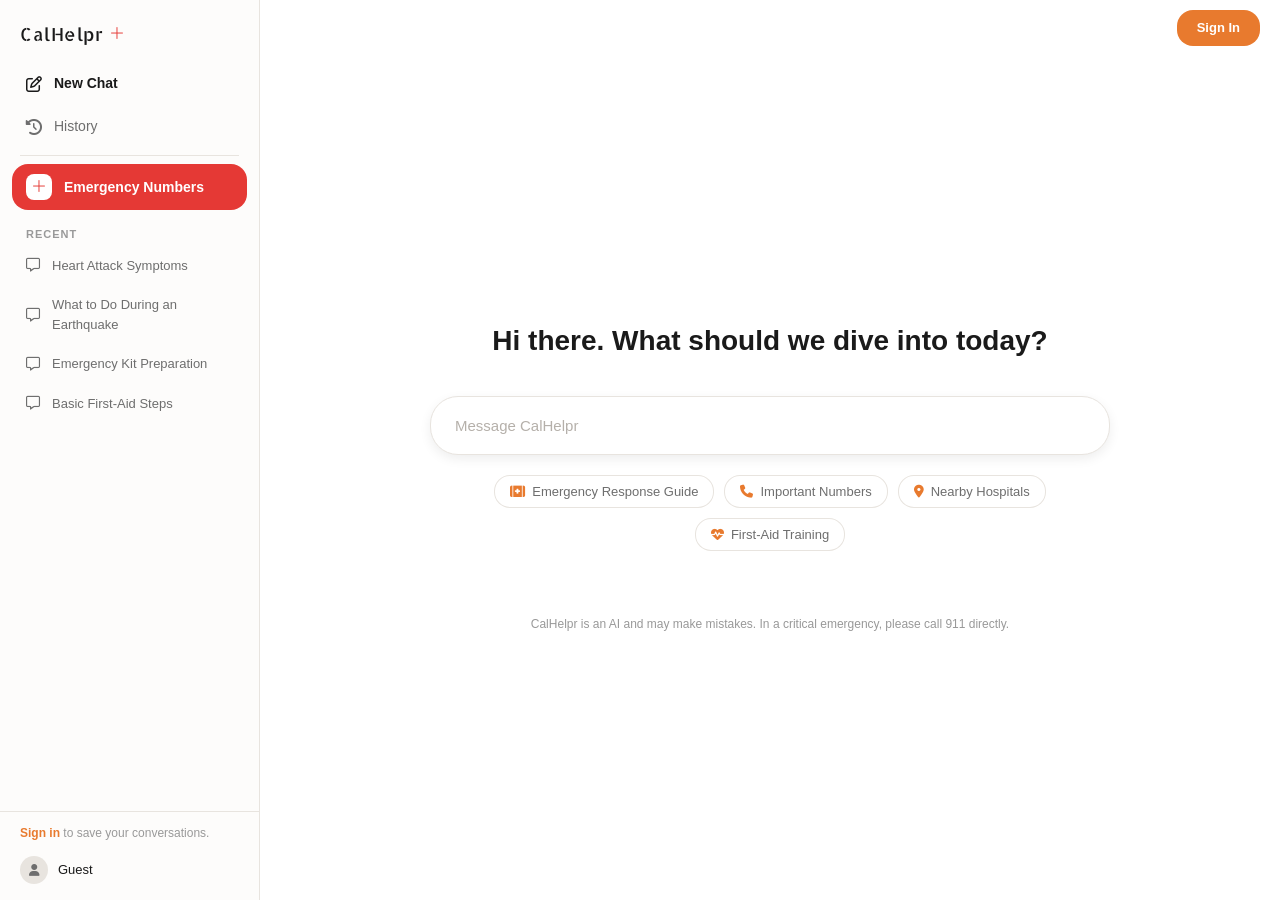
==== frontnd/index.html @ 13efd0e3 "frontend kinda finished" ====
<!DOCTYPE html>
<html lang="en-US">

<head>
    <meta charset="UTF-8">
    <meta name="viewport" content="width=device-width, initial-scale=1.0">
    <meta name="description" content="CalHelpr — AI-powered emergency guidance and first-aid assistance.">
    <title>CalHelpr — AI Assistant</title>
    <link rel="icon" type="image/png" href="favicon.png">
    <link rel="preconnect" href="https://fonts.googleapis.com">
    <link rel="preconnect" href="https://fonts.gstatic.com" crossorigin>
    <link href="https://fonts.googleapis.com/css2?family=Allerta+Stencil&display=swap" rel="stylesheet">
    <link rel="stylesheet" href="style.css">
    <link rel="stylesheet" href="https://cdnjs.cloudflare.com/ajax/libs/font-awesome/6.4.0/css/all.min.css">
    <link rel="stylesheet" href="https://cdn.jsdelivr.net/npm/bootstrap-icons/font/bootstrap-icons.css">
</head>

<body>
    <div class="app-container">
        <!-- Sidebar (Desktop) -->
        <aside class="sidebar">
            <!-- Brand -->
            <a href="index.html" class="sidebar-brand">
                <span class="brand-text">CalHelpr</span>
                <i class="bi bi-plus-lg brand-cross"></i>
            </a>

            <!-- Primary nav -->
            <nav class="sidebar-nav">
                <a href="index.html" class="nav-item active" id="nav-new-chat">
                    <i class="fa-regular fa-pen-to-square"></i>
                    <span>New Chat</span>
                </a>
                <a href="history.html" class="nav-item" id="nav-library">
                    <i class="fa-solid fa-clock-rotate-left"></i>
                    <span>History</span>
                </a>
            </nav>

            <div class="sidebar-divider"></div>

            <!-- Secondary nav -->
            <nav class="sidebar-nav">
                <a href="emergency.html" class="nav-item nav-emergency" id="nav-emergency-sidebar">
                    <div class="emergency-icon">
                        <i class="bi bi-plus-lg"></i>
                    </div>
                    <span>Emergency Numbers</span>
                </a>
            </nav>

            <!-- Chat history -->
            <div class="sidebar-content">
                <p class="sidebar-section-label">Recent</p>
                <div class="chat-list">
                    <a href="#" class="chat-item">
                        <i class="fa-regular fa-message"></i>
                        <span>Heart Attack Symptoms</span>
                    </a>
                    <a href="#" class="chat-item">
                        <i class="fa-regular fa-message"></i>
                        <span>What to Do During an Earthquake</span>
                    </a>
                    <a href="#" class="chat-item">
                        <i class="fa-regular fa-message"></i>
                        <span>Emergency Kit Preparation</span>
                    </a>
                    <a href="#" class="chat-item">
                        <i class="fa-regular fa-message"></i>
                        <span>Basic First-Aid Steps</span>
                    </a>
                </div>
            </div>

            <!-- Sign-in prompt + guest -->
            <div class="sidebar-footer">
                <p class="sidebar-signin-prompt">
                    <a href="login.html">Sign in</a> to save your conversations.
                </p>
                <div class="user-profile">
                    <div class="avatar"><i class="fa-solid fa-user"></i></div>
                    <span>Guest</span>
                </div>
            </div>
        </aside>

        <!-- Main Content -->
        <main class="main-content">
            <header class="top-bar">
                <a href="index.html" class="mobile-logo">
                    <span class="brand-text">CalHelpr</span>
                    <i class="bi bi-plus-lg brand-cross"></i>
                </a>
                <div class="spacer"></div>
                <a href="login.html" id="sign-in-link" class="sign-in-btn">Sign In</a>
            </header>

            <div class="chat-area">
                <h1 class="welcome-text">Hi there. What should we dive into today?</h1>

                <div class="input-container">
                    <div class="input-box">
                        <input type="text" id="chat-input" placeholder="Message CalHelpr">
                    </div>

                    <div class="suggestions">
                        <button class="suggestion-btn" id="sug-emergency">
                            <i class="fa-solid fa-kit-medical"></i> Emergency Response Guide
                        </button>
                        <button class="suggestion-btn" id="sug-numbers">
                            <i class="fa-solid fa-phone"></i> Important Numbers
                        </button>
                        <button class="suggestion-btn" id="sug-hospitals">
                            <i class="fa-solid fa-location-dot"></i> Nearby Hospitals
                        </button>
                        <button class="suggestion-btn" id="sug-firstaid">
                            <i class="fa-solid fa-heart-pulse"></i> First-Aid Training
                    </div>
                </div>

                <div class="disclaimer">
                    CalHelpr is an AI and may make mistakes. In a critical emergency, please call 911 directly.
                </div>
            </div>
        </main>

        <!-- Mobile Bottom Bar -->
        <nav class="mobile-bottom-bar">
            <a href="index.html" class="bottom-bar-item active" id="nav-chat">
                <i class="fa-regular fa-message"></i>
                <span>Chat</span>
            </a>
            <a href="emergency.html" class="bottom-bar-item emergency-mobile" id="nav-emergency">
                <div class="emergency-icon-mobile">
                    <i class="bi bi-plus-lg"></i>
                </div>
                <span>Emergency</span>
            </a>
            <a href="history.html" class="bottom-bar-item" id="nav-history">
                <i class="fa-solid fa-clock-rotate-left"></i>
                <span>History</span>
            </a>
        </nav>
    </div>

    <script src="chat.js"></script>
</body>

</html>
---- frontnd/style.css ----
/* =============================================
   CaHelpr — Master Stylesheet
   Orange/Yellow/Red warm theme on white base.
   Aino Headline font loaded locally.
============================================= */



:root {
    --bg-color: #ffffff;
    --bg-secondary: #faf8f6;
    --sidebar-bg: #fdfcfb;
    --border-color: #e8e4df;
    --border-light: #f0ece8;
    --text-primary: #1a1a1a;
    --text-secondary: #6e6e6e;
    --text-muted: #999;
    --hover-bg: #f5f0eb;
    --emergency-bg: #e53935;
    --emergency-text: #ffffff;
    --emergency-hover: #d32f2f;
    --accent: #e87a2e;
    --accent-hover: #d46a1f;
    --accent-glow: rgba(232, 122, 46, 0.15);
    --accent-warm: #f5a623;
    --input-bg: #ffffff;
    --input-border: #d9d4ce;
    --shadow-sm: 0 2px 8px rgba(0,0,0,0.05);
    --shadow-md: 0 4px 12px rgba(0,0,0,0.07);
    --shadow-lg: 0 8px 30px rgba(0,0,0,0.09);
    --radius-sm: 8px;
    --radius-md: 16px;
    --radius-lg: 20px;
    --radius-xl: 24px;
    --radius-full: 50%;
    --clip-path-squircle: polygon(0px 32px,.078px 20.2712px,.3127px 16.0785px,.7058px 13.0122px,1.2605px 10.5458px,1.9817px 8.4842px,2.8766px 6.7314px,3.9554px 5.233px,5.233px 3.9554px,6.7314px 2.8766px,8.4842px 1.9817px,10.5458px 1.2605px,13.0122px .7058px,16.0785px .3127px,20.2712px .078px,32px 0px, calc(100% - 32px) 0px, calc(100% - 19.9074px) .0896px, calc(100% - 15.5906px) .3591px, calc(100% - 12.4422px) .8109px, calc(100% - 9.9208px) 1.4493px, calc(100% - 7.8262px) 2.2809px, calc(100% - 6.0604px) 3.3157px, calc(100% - 4.5682px) 4.5682px, calc(100% - 3.3157px) 6.0604px, calc(100% - 2.2809px) 7.8262px, calc(100% - 1.4493px) 9.9208px, calc(100% - .8109px) 12.4422px, calc(100% - .3591px) 15.5906px, calc(100% - .0896px) 19.9074px,100% 32px,100% calc(100% - 32px) , calc(100% - .0896px) calc(100% - 19.9074px) , calc(100% - .3591px) calc(100% - 15.5906px) , calc(100% - .8109px) calc(100% - 12.4422px) , calc(100% - 1.4493px) calc(100% - 9.9208px) , calc(100% - 2.2809px) calc(100% - 7.8262px) , calc(100% - 3.3157px) calc(100% - 6.0604px) , calc(100% - 4.5682px) calc(100% - 4.5682px) , calc(100% - 6.0604px) calc(100% - 3.3157px) , calc(100% - 7.8262px) calc(100% - 2.2809px) , calc(100% - 9.9208px) calc(100% - 1.4493px) , calc(100% - 12.4422px) calc(100% - .8109px) , calc(100% - 15.5906px) calc(100% - .3591px) , calc(100% - 19.9074px) calc(100% - .0896px) , calc(100% - 32px) 100%,32px 100%,19.9074px calc(100% - .0896px) ,15.5906px calc(100% - .3591px) ,12.4422px calc(100% - .8109px) ,9.9208px calc(100% - 1.4493px) ,7.8262px calc(100% - 2.2809px) ,6.0604px calc(100% - 3.3157px) ,4.5682px calc(100% - 4.5682px) ,3.3157px calc(100% - 6.0604px) ,2.2809px calc(100% - 7.8262px) ,1.4493px calc(100% - 9.9208px) ,.8109px calc(100% - 12.4422px) ,.3591px calc(100% - 15.5906px) ,.0896px calc(100% - 19.9074px) ,0px calc(100% - 32px) ,0px calc(100% - 32px) ,0px calc(92.3077% - 27.0769px) ,0px calc(84.6154% - 22.1538px) ,0px calc(76.9231% - 17.2308px) ,0px calc(69.2308% - 12.3077px) ,0px calc(61.5385% - 7.3846px) ,0px calc(53.8462% - 2.4615px) ,0px calc(46.1538% + 2.4615px) ,0px calc(38.4615% + 7.3846px) ,0px calc(30.7692% + 12.3077px) ,0px calc(23.0769% + 17.2308px) ,0px calc(15.3846% + 22.1538px) ,0px calc(7.6923% + 27.0769px) ,0px 32px);
    --bottom-bar-h: 68px;
    --safe-bottom: env(safe-area-inset-bottom, 0px);
    --font-brand: 'Allerta Stencil', Georgia, serif;
    --font-body: 'Inter', -apple-system, BlinkMacSystemFont, 'Segoe UI', Roboto, sans-serif;
}

/* ---------- Reset ---------- */
*,*::before,*::after{box-sizing:border-box;margin:0;padding:0}
html{-webkit-text-size-adjust:100%;-webkit-tap-highlight-color:transparent}
body{font-family:var(--font-body);background:var(--bg-color);color:var(--text-primary);display:flex;height:100vh;height:100dvh;overflow:hidden;line-height:1.5}
a{color:inherit;text-decoration:none}
button,input{font-family:inherit}
.hidden{display:none!important}

/* ---------- Brand ---------- */
.brand-text{font-family:var(--font-brand);font-size:18px;color:var(--text-primary);letter-spacing:0.5px}
.brand-cross{color:var(--emergency-bg);font-size:16px;font-weight:700;margin-left:4px}
.brand-text-lg{font-size:24px}
.brand-cross-lg{font-size:20px;margin-left:6px}

/* ---------- App Container ---------- */
.app-container{display:flex;width:100%;height:100%;position:relative}

/* ============================================
   SIDEBAR — Copilot style
============================================ */
.sidebar{width:260px;background:var(--sidebar-bg);border-right:1px solid var(--border-color);display:flex;flex-direction:column;flex-shrink:0}

.sidebar-brand{display:flex;align-items:center;padding:20px 20px 16px;gap:2px}

.sidebar-nav{display:flex;flex-direction:column;gap:2px;padding:0 12px}

.nav-item{display:flex;align-items:center;gap:12px;padding:10px 14px;border-radius:var(--radius-md);font-size:14px;font-weight:500;color:var(--text-secondary);cursor:pointer;transition:background .15s,color .15s}
.nav-item:hover{background:var(--hover-bg);color:var(--text-primary)}
.nav-item.active{color:var(--text-primary);font-weight:600}
.nav-item i:not(.bi){font-size:16px}

.nav-emergency{background:var(--emergency-bg);color:#fff;font-weight:600}
.nav-emergency:hover{background:var(--emergency-hover);color:#fff}

.sidebar-divider{height:1px;background:var(--border-color);margin:8px 20px}

.sidebar-content{flex:1;overflow-y:auto;padding:4px 12px}

.sidebar-section-label{font-size:11px;font-weight:700;text-transform:uppercase;letter-spacing:1px;color:var(--text-muted);padding:12px 14px 4px}

.chat-list{display:flex;flex-direction:column;gap:2px}
.chat-item{display:flex;align-items:center;gap:12px;padding:9px 14px;border-radius:var(--radius-md);cursor:pointer;font-size:13px;color:var(--text-secondary);transition:background .15s;text-decoration:none}
.chat-item:hover{background:var(--hover-bg);color:var(--text-primary)}
.chat-item i{font-size:14px;flex-shrink:0}

.emergency-icon{display:flex;align-items:center;justify-content:center;width:26px;height:26px;background:#fff;color:var(--emergency-bg);border-radius:8px;font-size:16px;font-weight:700;flex-shrink:0}

.sidebar-footer{padding:12px 16px;border-top:1px solid var(--border-color);display:flex;flex-direction:column;gap:10px}
.sidebar-signin-prompt{font-size:12px;color:var(--text-muted);padding:0 4px}
.sidebar-signin-prompt a{color:var(--accent);font-weight:600}
.sidebar-signin-prompt a:hover{text-decoration:underline}

.user-profile{display:flex;align-items:center;gap:10px;font-size:13px;font-weight:500;color:var(--text-primary);padding:4px}
.avatar{width:28px;height:28px;background:var(--border-color);border-radius:var(--radius-full);display:flex;align-items:center;justify-content:center;color:var(--text-secondary);font-size:12px}

/* ============================================
   MAIN CONTENT
============================================ */
.main-content{flex:1;display:flex;flex-direction:column;position:relative;background:var(--bg-color);min-width:0}

.top-bar{height:56px;display:flex;align-items:center;padding:0 20px;justify-content:space-between;flex-shrink:0}
.mobile-logo{display:none;align-items:center;gap:2px}
.spacer{flex:1}

.sign-in-btn{display:inline-flex;align-items:center;background:var(--accent);color:#fff;border:none;padding:8px 20px;border-radius:var(--radius-md);font-size:13px;font-weight:600;cursor:pointer;transition:background .2s;white-space:nowrap}
.sign-in-btn:hover{background:var(--accent-hover)}

.chat-area{flex:1;display:flex;flex-direction:column;align-items:center;justify-content:center;padding:20px;max-width:800px;margin:0 auto;width:100%}

.welcome-text{font-size:28px;font-weight:700;margin-bottom:36px;color:var(--text-primary);text-align:center;line-height:1.3}

.input-container{width:100%;max-width:680px;margin-bottom:24px}

.input-box{display:flex;align-items:center;background:var(--input-bg);border-radius:28px;padding:6px 20px;box-shadow:var(--shadow-md);border:1px solid var(--border-color);transition:border-color .2s,box-shadow .2s}
.input-box:focus-within{border-color:var(--accent);box-shadow:0 4px 16px var(--accent-glow)}
.input-box input{flex:1;background:transparent;border:none;padding:14px 4px;font-size:15px;outline:none;color:var(--text-primary);min-width:0}
.input-box input::placeholder{color:#b5b0aa}

.suggestions{display:flex;flex-wrap:wrap;gap:10px;justify-content:center;margin-top:20px}
.suggestion-btn{background:var(--bg-color);border:none;padding:9px 16px;border-radius:var(--radius-md);font-size:13px;font-weight:500;color:var(--text-secondary);cursor:pointer;transition:all .2s;display:flex;align-items:center;gap:7px;box-shadow:inset 0 0 0 1px var(--border-color);white-space:nowrap}
.suggestion-btn:hover{background:var(--hover-bg);color:var(--text-primary);border-color:var(--input-border)}
.suggestion-btn i{color:var(--accent)}

.disclaimer{font-size:12px;color:var(--text-muted);margin-top:40px;text-align:center;width:100%;padding:0 20px}

/* ============================================
   MOBILE BOTTOM BAR
============================================ */
.mobile-bottom-bar{display:none;position:fixed;bottom:0;left:0;width:100%;background:var(--bg-color);border-top:1px solid var(--border-color);height:calc(var(--bottom-bar-h) + var(--safe-bottom));padding-bottom:var(--safe-bottom);justify-content:space-around;align-items:flex-end;z-index:100}

.bottom-bar-item{display:flex;flex-direction:column;align-items:center;justify-content:flex-end;gap:6px;color:var(--text-muted);font-size:12px;font-weight:500;flex:1;padding-bottom:12px;transition:color .2s;-webkit-tap-highlight-color:transparent;text-decoration:none}
.bottom-bar-item.active{color:var(--accent);font-weight:600}
.bottom-bar-item i:not(.bi){font-size:24px}

.emergency-mobile{color:var(--emergency-bg);font-weight:700}
.emergency-mobile.active{color:var(--emergency-bg)}
.emergency-icon-mobile{width:48px;height:48px;background:var(--emergency-bg);color:#fff;border-radius:var(--radius-md);display:flex;align-items:center;justify-content:center;box-shadow:0 4px 14px rgba(229,57,53,0.4)}
.emergency-icon-mobile .bi{font-size:24px;font-weight:700}

/* ============================================
   AUTH PAGES (Login & Signup)
============================================ */
.auth-body{display:flex;align-items:center;justify-content:center;background:linear-gradient(160deg,#fff8f0 0%,#fff4e8 40%,#f9f7f5 100%);min-height:100vh;min-height:100dvh;overflow-y:auto;padding:24px 20px}

.auth-wrapper{display:flex;flex-direction:column;align-items:center;width:100%;max-width:420px;gap:20px}
.auth-back-link{display:flex;align-items:center;gap:8px;align-self:flex-start;font-size:14px;font-weight:500;color:var(--text-secondary);transition:color .2s;padding:4px 0}
.auth-back-link:hover{color:var(--accent)}

.auth-card{width:100%;background:var(--bg-color);border-radius:var(--radius-md);box-shadow:var(--shadow-lg);padding:36px 32px;border:1px solid var(--border-color);animation:authIn .4s ease-out}
@keyframes authIn{from{opacity:0;transform:translateY(16px)}to{opacity:1;transform:translateY(0)}}

.auth-brand{text-align:center;margin-bottom:28px}
.auth-logo-row{display:flex;align-items:center;justify-content:center;gap:2px;margin-bottom:16px}
.auth-title{font-size:22px;font-weight:700;margin-bottom:4px;color:var(--text-primary)}
.auth-subtitle{font-size:14px;color:var(--text-secondary)}

.auth-form{display:flex;flex-direction:column;gap:18px}
.form-group{display:flex;flex-direction:column;gap:6px}
.form-label{font-size:13px;font-weight:600;color:var(--text-primary)}
.form-input-wrap{display:flex;align-items:center;border:none;border-radius:var(--radius-md);padding:2px 18px;gap:10px;background:var(--bg-color);box-shadow:inset 0 0 0 1px var(--border-color);transition:box-shadow .2s}
.form-input-wrap:focus-within{box-shadow:inset 0 0 0 1px var(--accent), 0 0 0 3px var(--accent-glow)}
.form-icon{color:var(--text-muted);font-size:14px;flex-shrink:0}
.form-input{flex:1;border:none;outline:none;padding:12px 0;font-size:14px;background:transparent;color:var(--text-primary);min-width:0}
.form-input::placeholder{color:#b5b0aa}

.form-toggle-pw{background:transparent;border:none;cursor:pointer;color:var(--text-muted);font-size:15px;display:flex;align-items:center;padding:6px;transition:color .2s;flex-shrink:0}
.form-toggle-pw:hover{color:var(--text-primary)}

.form-options{display:flex;justify-content:space-between;align-items:center;font-size:13px;flex-wrap:wrap;gap:8px}
.form-checkbox-label{display:flex;align-items:center;gap:8px;cursor:pointer;color:var(--text-secondary);user-select:none;font-size:13px;line-height:1.4}
.form-checkbox{display:none}
.form-checkbox-custom{width:18px;height:18px;border:2px solid var(--input-border);border-radius:4px;display:flex;align-items:center;justify-content:center;transition:background .2s,border-color .2s;flex-shrink:0}
.form-checkbox:checked+.form-checkbox-custom{background:var(--accent);border-color:var(--accent)}
.form-checkbox:checked+.form-checkbox-custom::after{content:'✓';color:#fff;font-size:12px;font-weight:700;line-height:1}

.form-link{color:var(--accent);font-weight:500;transition:color .2s}
.form-link:hover{color:var(--accent-hover);text-decoration:underline}

.auth-submit-btn{width:100%;padding:14px;background:var(--accent);color:#fff;border:none;border-radius:var(--radius-md);font-size:15px;font-weight:600;cursor:pointer;transition:background .2s,transform .15s;letter-spacing:.3px}
.auth-submit-btn:hover{background:var(--accent-hover);transform:translateY(-1px)}
.auth-submit-btn:active{transform:translateY(0);opacity:.85}

.auth-switch-text{text-align:center;font-size:13px;color:var(--text-secondary);margin-top:20px}
.auth-footer-text{font-size:12px;color:var(--text-muted)}

/* ============================================
   HISTORY PAGE
============================================ */
.history-page{flex:1;display:flex;flex-direction:column;overflow-y:auto;padding:0 24px 24px}
.history-search-wrap{position:sticky;top:0;background:var(--bg-color);padding:14px 0;z-index:10}
.history-search-box{display:flex;align-items:center;background:var(--bg-secondary);border:1px solid var(--border-color);border-radius:30px;padding:10px 18px;gap:10px;max-width:600px;margin:0 auto;transition:border-color .2s,box-shadow .2s}
.history-search-box:focus-within{border-color:var(--accent);box-shadow:0 0 0 3px var(--accent-glow);background:var(--bg-color)}
.history-search-icon{color:var(--text-muted);font-size:14px;flex-shrink:0}
.history-search-input{flex:1;border:none;outline:none;background:transparent;font-size:14px;color:var(--text-primary);min-width:0}
.history-search-input::placeholder{color:#b5b0aa}

.history-list{max-width:600px;margin:0 auto;width:100%;display:flex;flex-direction:column;gap:4px}
.history-date-group{margin-bottom:4px}
.history-date-label{font-size:11px;font-weight:700;text-transform:uppercase;letter-spacing:1px;color:var(--text-muted);padding:14px 4px 6px}

.history-item{display:flex;align-items:center;gap:12px;padding:12px 14px;border-radius:var(--radius-md);cursor:pointer;transition:background .15s;text-decoration:none;color:inherit}
.history-item:hover{background:var(--hover-bg)}
.history-item:active{background:var(--border-color)}
.history-item-icon{flex-shrink:0;width:36px;height:36px;border-radius:var(--radius-sm);background:var(--bg-secondary);border:1px solid var(--border-light);display:flex;align-items:center;justify-content:center;color:var(--text-muted);font-size:15px}
.history-item-body{flex:1;min-width:0;display:flex;flex-direction:column;gap:2px}
.history-item-title{font-size:14px;font-weight:600;color:var(--text-primary);white-space:nowrap;overflow:hidden;text-overflow:ellipsis}
.history-item-preview{font-size:12px;color:var(--text-muted);white-space:nowrap;overflow:hidden;text-overflow:ellipsis}
.history-item-time{flex-shrink:0;font-size:11px;color:var(--text-muted);white-space:nowrap}

/* ============================================
   EMERGENCY PAGE
============================================ */
.emergency-page{flex:1;display:flex;flex-direction:column;overflow-y:auto;padding:24px;max-width:800px;margin:0 auto;width:100%}
.emergency-header{margin-bottom:24px;text-align:center}
.emergency-title{font-size:24px;font-weight:700;color:var(--emergency-hover);margin-bottom:8px}
.emergency-subtitle{font-size:14px;color:var(--text-secondary)}

.emergency-grid{display:flex;flex-direction:column;gap:12px}
.emergency-card{background:var(--bg-color);border:none;border-radius:var(--radius-md);overflow:hidden;transition:all .2s;box-shadow:inset 0 0 0 1px var(--border-color)}
.emergency-card:hover{box-shadow:inset 0 0 0 1px var(--input-border)}
.emergency-card.expanded{box-shadow:inset 0 0 0 1px var(--emergency-bg);background:var(--bg-color)}

.emergency-card-header{display:flex;align-items:center;padding:16px 20px;gap:16px;cursor:pointer;user-select:none;background:transparent}
.emergency-card-icon{width:42px;height:42px;border-radius:var(--radius-sm);display:flex;align-items:center;justify-content:center;font-size:18px;color:#fff;flex-shrink:0}
.general-icon{background:linear-gradient(135deg, #e53935, #c62828)}
.mental-icon{background:linear-gradient(135deg, var(--accent), var(--accent-warm))}
.poison-icon{background:linear-gradient(135deg, #f5a623, #f57f17)}
.non-icon{background:linear-gradient(135deg, #ffb300, #ff8f00)}
.violence-icon{background:linear-gradient(135deg, #e64a19, #bf360c)}
.substance-icon{background:linear-gradient(135deg, #f4511e, #d84315)}

.emergency-card-title{flex:1;font-size:16px;font-weight:600;color:var(--text-primary)}
.emergency-card-arrow{color:var(--text-muted);font-size:14px;transition:transform .3s}
.emergency-card.expanded .emergency-card-arrow{transform:rotate(180deg)}

.emergency-card-body{display:none;padding:0 20px 20px 20px;border-top:1px solid var(--border-color);margin-top:0;padding-top:16px;background:transparent}
.emergency-card.expanded .emergency-card-body{display:block;animation:fadeIn .3s ease-out}
@keyframes fadeIn{from{opacity:0;transform:translateY(-5px)}to{opacity:1;transform:translateY(0)}}

.emergency-card-desc{font-size:14px;color:var(--text-secondary);margin-bottom:16px;line-height:1.5}
.emergency-call-btn{display:inline-flex;align-items:center;justify-content:center;gap:8px;background:linear-gradient(135deg, var(--emergency-bg), var(--accent));color:#fff;padding:12px 24px;border-radius:var(--radius-md);font-size:15px;font-weight:600;text-decoration:none;transition:opacity .2s,transform .15s;width:100%;box-shadow:var(--shadow-sm)}
.emergency-call-btn:hover{opacity:.92;transform:translateY(-1px)}
.emergency-call-btn:active{transform:translateY(0);opacity:.85}
/* ============================================
   RESPONSIVE
============================================ */
@media(max-width:768px){
    .sidebar{display:none}
    .mobile-logo{display:flex}
    .mobile-bottom-bar{display:flex}
    .main-content{padding-bottom:calc(var(--bottom-bar-h) + var(--safe-bottom))}
    .top-bar{height:60px;padding:0 20px}
    .sign-in-btn{padding:8px 20px;font-size:14px}
    .chat-area{padding:20px;justify-content:center}
    .welcome-text{font-size:26px;margin-bottom:28px;padding:0 12px}
    .input-box{padding:6px 18px;border-radius:28px}
    .input-box input{padding:14px 4px;font-size:16px}
    .suggestions{gap:10px;margin-top:20px}
    .suggestion-btn{padding:10px 18px;font-size:14px;gap:8px}
    .disclaimer{margin-top:24px;font-size:12px}
    .history-page{padding:0 16px calc(var(--bottom-bar-h) + var(--safe-bottom) + 8px)}
    .history-search-wrap{padding:12px 0}
    .history-search-box{padding:10px 16px}
    .history-item{padding:14px 12px;gap:12px}
    .history-item-icon{width:40px;height:40px;font-size:16px}
    .history-item-title{font-size:15px}
    .history-item-preview{font-size:13px}
    .history-item-time{font-size:12px}
    .brand-text{font-size:20px}
    .brand-cross{font-size:18px}
    .auth-body{padding:20px 16px}
    .auth-wrapper{gap:16px}
    .auth-card{padding:32px 24px}
    .auth-brand{margin-bottom:24px}
    .auth-form{gap:16px}
    
    .emergency-page{padding:16px 16px calc(var(--bottom-bar-h) + var(--safe-bottom) + 16px)}
    .emergency-title{font-size:22px}
    .emergency-card-header{padding:14px 16px;gap:12px}
    .emergency-card-icon{width:36px;height:36px;font-size:16px}
    .emergency-card-title{font-size:15px}
    .emergency-card-body{padding:0 16px 16px 16px}
    .emergency-call-btn{padding:14px;font-size:16px}
}

@media(max-width:420px){
    .welcome-text{font-size:24px;margin-bottom:24px}
    .suggestion-btn{padding:9px 14px;font-size:13px}
    .auth-card{padding:28px 20px;border-radius:var(--radius-md)}
    .auth-title{font-size:20px}
    .auth-subtitle{font-size:14px}
    .form-input{font-size:16px;padding:12px 0}
    .auth-submit-btn{padding:14px;font-size:15px}
}
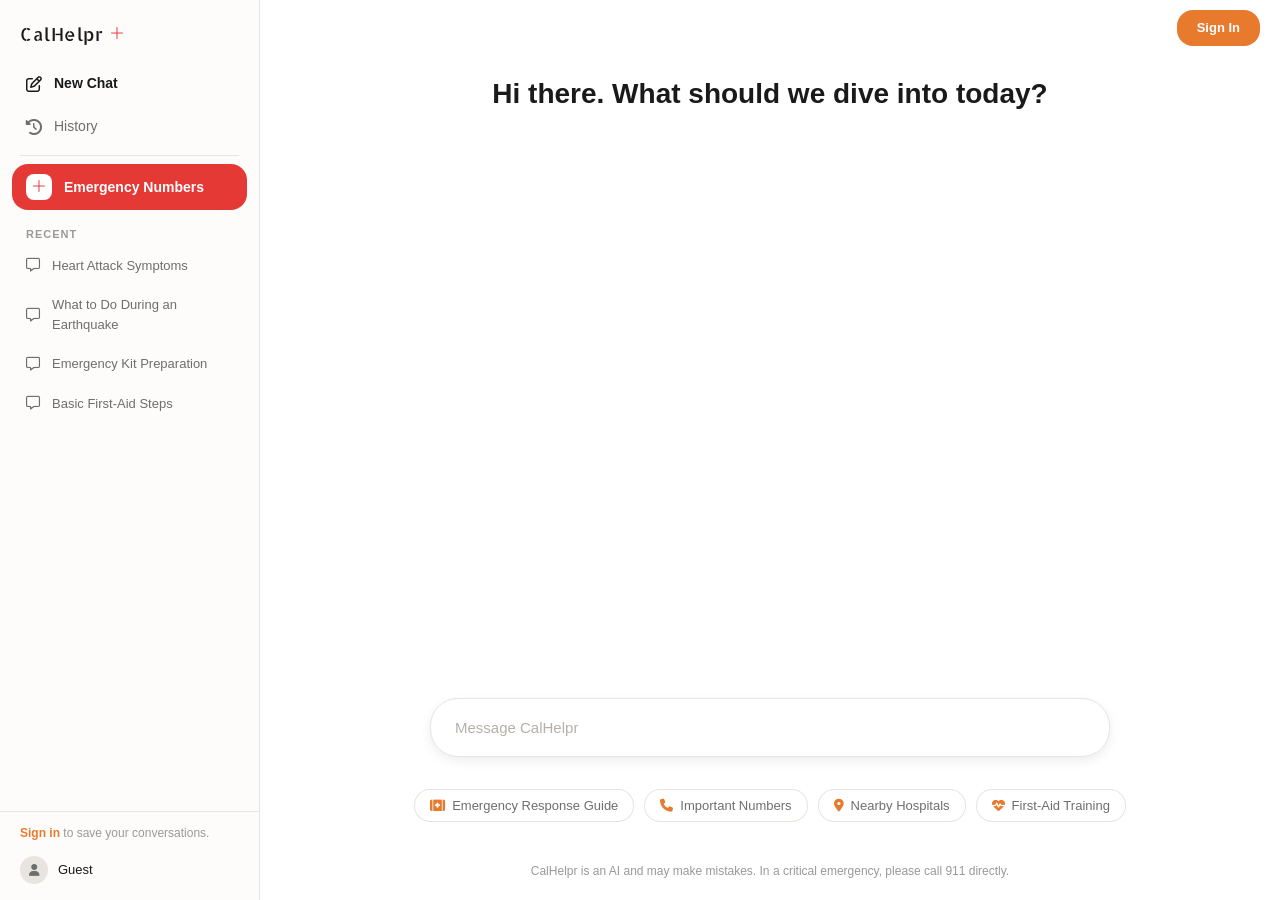
==== commit c80b0630: "implement authentication login/signup" ====
--- a/frontnd/index.html
+++ b/frontnd/index.html
@@ -74,12 +74,12 @@
 
             <!-- Sign-in prompt + guest -->
             <div class="sidebar-footer">
-                <p class="sidebar-signin-prompt">
+                <p class="sidebar-signin-prompt" id="sidebar-signin-text">
                     <a href="login.html">Sign in</a> to save your conversations.
                 </p>
                 <div class="user-profile">
                     <div class="avatar"><i class="fa-solid fa-user"></i></div>
-                    <span>Guest</span>
+                    <span id="sidebar-username">Guest</span>
                 </div>
             </div>
         </aside>
@@ -98,24 +98,28 @@
             <div class="chat-area">
                 <h1 class="welcome-text">Hi there. What should we dive into today?</h1>
 
+                <div class="chat-messages" style="flex: 1; overflow-y: auto; display: flex; flex-direction: column; gap: 1rem; height: 50vh; margin-bottom: 1rem;">
+                </div>
+
                 <div class="input-container">
                     <div class="input-box">
-                        <input type="text" id="chat-input" placeholder="Message CalHelpr">
+                        <input type="text" id="chat-input" placeholder="Message CalHelpr" autocomplete="off">
                     </div>
+                </div>
 
-                    <div class="suggestions">
-                        <button class="suggestion-btn" id="sug-emergency">
-                            <i class="fa-solid fa-kit-medical"></i> Emergency Response Guide
-                        </button>
-                        <button class="suggestion-btn" id="sug-numbers">
-                            <i class="fa-solid fa-phone"></i> Important Numbers
-                        </button>
-                        <button class="suggestion-btn" id="sug-hospitals">
-                            <i class="fa-solid fa-location-dot"></i> Nearby Hospitals
-                        </button>
-                        <button class="suggestion-btn" id="sug-firstaid">
-                            <i class="fa-solid fa-heart-pulse"></i> First-Aid Training
-                    </div>
+                <div class="suggestions" style="margin-top: 0.5rem;">
+                    <button class="suggestion-btn" id="sug-emergency" type="button">
+                        <i class="fa-solid fa-kit-medical"></i> Emergency Response Guide
+                    </button>
+                    <button class="suggestion-btn" id="sug-numbers" type="button">
+                        <i class="fa-solid fa-phone"></i> Important Numbers
+                    </button>
+                    <button class="suggestion-btn" id="sug-hospitals" type="button">
+                        <i class="fa-solid fa-location-dot"></i> Nearby Hospitals
+                    </button>
+                    <button class="suggestion-btn" id="sug-firstaid" type="button">
+                        <i class="fa-solid fa-heart-pulse"></i> First-Aid Training
+                    </button>
                 </div>
 
                 <div class="disclaimer">
@@ -144,6 +148,7 @@
     </div>
 
     <script src="chat.js"></script>
+    <script src="history.js"></script>
 </body>
 
 </html>
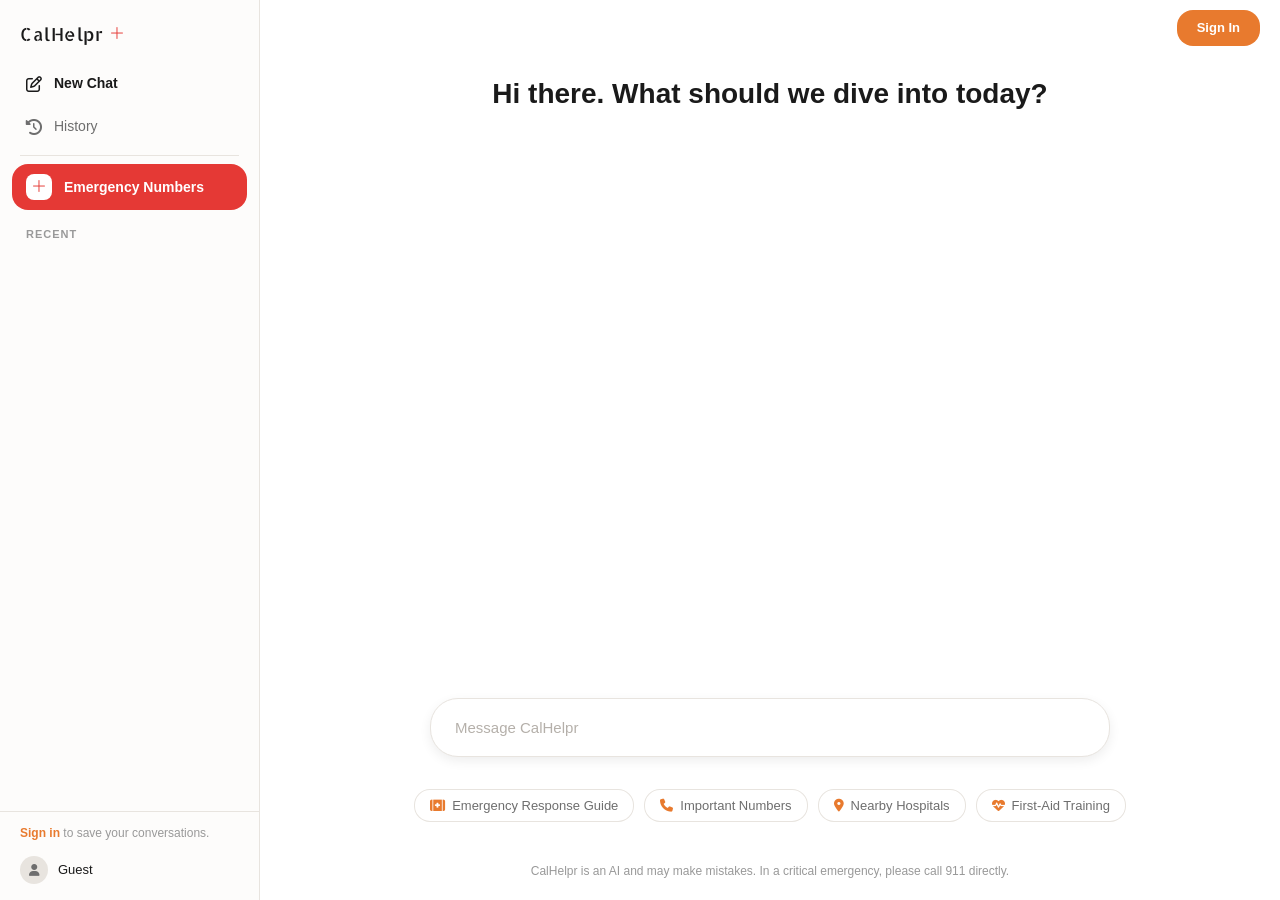
==== commit 7298eaba: "chat history display" ====
--- a/frontnd/index.html
+++ b/frontnd/index.html
@@ -53,7 +53,7 @@
             <div class="sidebar-content">
                 <p class="sidebar-section-label">Recent</p>
                 <div class="chat-list">
-                    <a href="#" class="chat-item">
+                    <!-- <a href="#" class="chat-item">
                         <i class="fa-regular fa-message"></i>
                         <span>Heart Attack Symptoms</span>
                     </a>
@@ -68,7 +68,7 @@
                     <a href="#" class="chat-item">
                         <i class="fa-regular fa-message"></i>
                         <span>Basic First-Aid Steps</span>
-                    </a>
+                    </a> -->
                 </div>
             </div>
 
@@ -79,7 +79,7 @@
                 </p>
                 <div class="user-profile">
                     <div class="avatar"><i class="fa-solid fa-user"></i></div>
-                    <span id="sidebar-username">Guest</span>
+                    <span id="sidebar-name">Guest</span>
                 </div>
             </div>
         </aside>
@@ -98,7 +98,7 @@
             <div class="chat-area">
                 <h1 class="welcome-text">Hi there. What should we dive into today?</h1>
 
-                <div class="chat-messages" style="flex: 1; overflow-y: auto; display: flex; flex-direction: column; gap: 1rem; height: 50vh; margin-bottom: 1rem;">
+                <div class="chat-messages">
                 </div>
 
                 <div class="input-container">
@@ -108,18 +108,26 @@
                 </div>
 
                 <div class="suggestions" style="margin-top: 0.5rem;">
-                    <button class="suggestion-btn" id="sug-emergency" type="button">
-                        <i class="fa-solid fa-kit-medical"></i> Emergency Response Guide
-                    </button>
-                    <button class="suggestion-btn" id="sug-numbers" type="button">
-                        <i class="fa-solid fa-phone"></i> Important Numbers
-                    </button>
-                    <button class="suggestion-btn" id="sug-hospitals" type="button">
-                        <i class="fa-solid fa-location-dot"></i> Nearby Hospitals
-                    </button>
-                    <button class="suggestion-btn" id="sug-firstaid" type="button">
-                        <i class="fa-solid fa-heart-pulse"></i> First-Aid Training
-                    </button>
+                    <a target="_blank" href="https://www.phmsa.dot.gov/sites/phmsa.dot.gov/files/2024-04/ERG2024-Eng-Web-a.pdf">
+                        <button class="suggestion-btn" id="sug-emergency" type="button">
+                            <i class="fa-solid fa-kit-medical"></i> Emergency Response Guide
+                        </button>
+                    </a>
+                    <a href="emergency.html">
+                        <button class="suggestion-btn" id="sug-numbers" type="button">
+                            <i class="fa-solid fa-phone"></i> Important Numbers
+                        </button>
+                    </a>
+                    <a target="_blank" href="https://local.hospitalfindr.com/find-care/hospital/ca/">
+                        <button class="suggestion-btn" id="sug-hospitals" type="button">
+                            <i class="fa-solid fa-location-dot"></i> Nearby Hospitals
+                        </button>
+                    </a>
+                    <a target="_blank" href="https://www.redcross.org/take-a-class?scode=PSG00000E017&&cid=generator&med=cpc&source=google&utm_source=bing&utm_medium=cpc&utm_campaign=%5BM%5D%20%7C%20FACPR%20%7C%20NonBrand%7CSearch&utm_term=aha%20cpr%20card&utm_content=Competitor">
+                        <button class="suggestion-btn" id="sug-firstaid" type="button">
+                            <i class="fa-solid fa-heart-pulse"></i> First-Aid Training
+                        </button>
+                    </a>
                 </div>
 
                 <div class="disclaimer">
@@ -148,7 +156,6 @@
     </div>
 
     <script src="chat.js"></script>
-    <script src="history.js"></script>
 </body>
 
 </html>
--- a/frontnd/style.css
+++ b/frontnd/style.css
@@ -58,7 +58,7 @@
 .app-container{display:flex;width:100%;height:100%;position:relative}
 
 /* ============================================
-   SIDEBAR — Copilot style
+   SIDEBAR
 ============================================ */
 .sidebar{width:260px;background:var(--sidebar-bg);border-right:1px solid var(--border-color);display:flex;flex-direction:column;flex-shrink:0}
 
@@ -124,6 +124,13 @@
 .suggestion-btn i{color:var(--accent)}
 
 .disclaimer{font-size:12px;color:var(--text-muted);margin-top:40px;text-align:center;width:100%;padding:0 20px}
+.chat-messages{flex: 1; overflow-y: auto; display: flex; flex-direction: column; gap: 1rem; height: 50vh; margin-bottom: 1rem;}
+.chat-item.active {
+   background-color: var(--hover-bg);   
+   color: var(--text-primary);
+   font-weight: 500;
+   border-left: 3px solid var(--accent);
+}
 
 /* ============================================
    MOBILE BOTTOM BAR
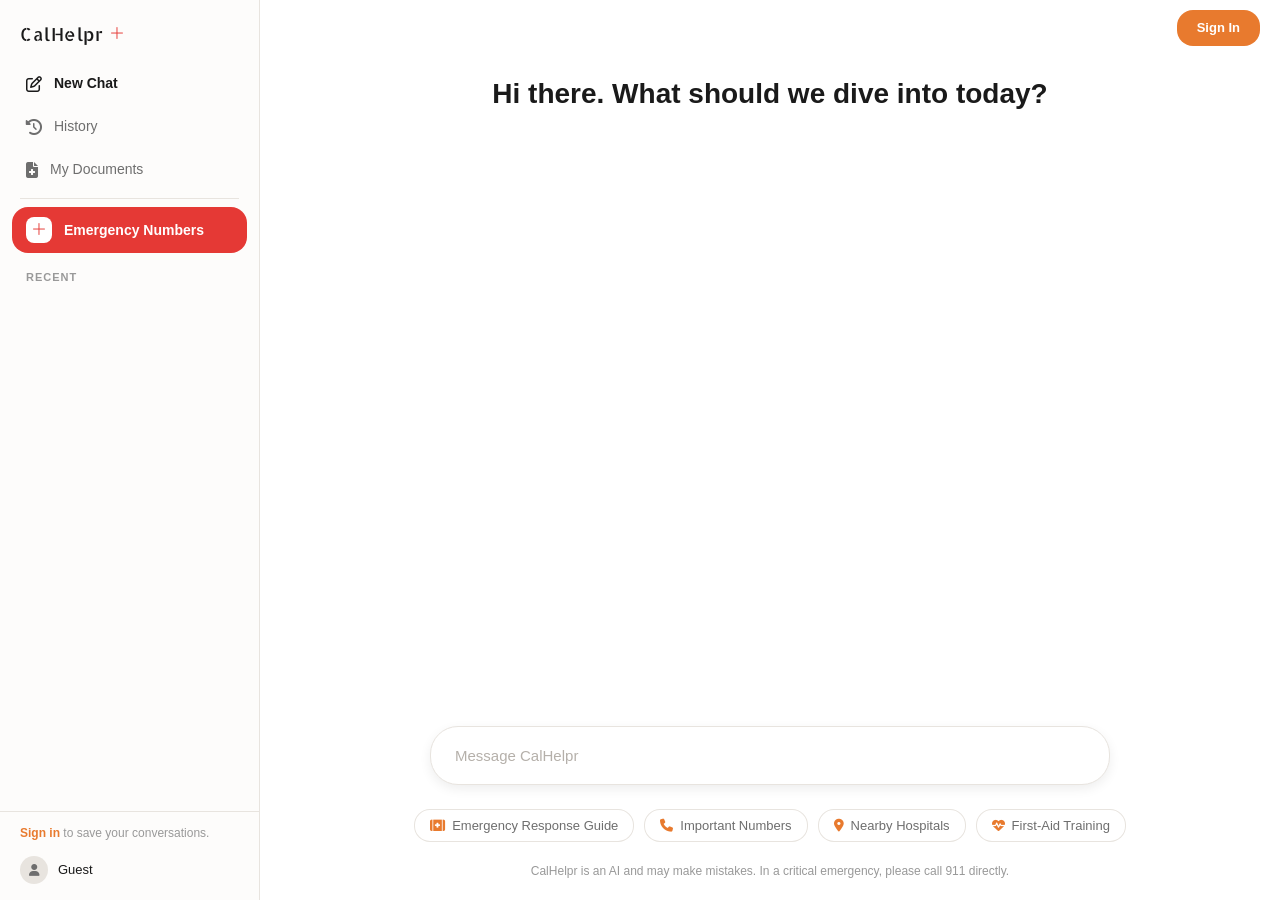
==== commit 7130ef8a: "add documents upload page" ====
--- a/frontnd/index.html
+++ b/frontnd/index.html
@@ -34,6 +34,10 @@
                 <a href="history.html" class="nav-item" id="nav-library">
                     <i class="fa-solid fa-clock-rotate-left"></i>
                     <span>History</span>
+                </a>
+                <a href="documents.html" class="nav-item" id="nav-documents">
+                    <i class="fa-solid fa-file-medical"></i>
+                    <span>My Documents</span>
                 </a>
             </nav>
 
@@ -138,11 +142,11 @@
 
         <!-- Mobile Bottom Bar -->
         <nav class="mobile-bottom-bar">
-            <a href="index.html" class="bottom-bar-item active" id="nav-chat">
+            <a href="index.html" class="bottom-bar-item" id="nav-chat">
                 <i class="fa-regular fa-message"></i>
                 <span>Chat</span>
             </a>
-            <a href="emergency.html" class="bottom-bar-item emergency-mobile" id="nav-emergency">
+            <a href="emergency.html" class="bottom-bar-item emergency-mobile active" id="nav-emergency">
                 <div class="emergency-icon-mobile">
                     <i class="bi bi-plus-lg"></i>
                 </div>
@@ -152,6 +156,10 @@
                 <i class="fa-solid fa-clock-rotate-left"></i>
                 <span>History</span>
             </a>
+            <a href="documents.html" class="bottom-bar-item" id="nav-documents-mobile">
+                <i class="fa-solid fa-file-medical"></i>
+                <span>Docs</span>
+            </a>
         </nav>
     </div>
 
--- a/frontnd/style.css
+++ b/frontnd/style.css
@@ -3,8 +3,6 @@
    Orange/Yellow/Red warm theme on white base.
    Aino Headline font loaded locally.
 ============================================= */
-
-
 
 :root {
     --bg-color: #ffffff;
@@ -73,7 +71,16 @@
 
 .nav-emergency{background:var(--emergency-bg);color:#fff;font-weight:600}
 .nav-emergency:hover{background:var(--emergency-hover);color:#fff}
-
+.nav-item.nav-emergency, .nav-item.nav-emergency:hover {color: #ffffff !important;}
+.nav-item.nav-emergency .emergency-icon i,
+.nav-item.nav-emergency.active .emergency-icon i,
+.nav-item.nav-emergency .emergency-icon .bi,
+.nav-item.nav-emergency.active .emergency-icon .bi {
+    color: var(--emergency-bg) !important;
+    display: inline-block !important;
+    margin: 0 !important;
+    padding: 0 !important;
+}
 .sidebar-divider{height:1px;background:var(--border-color);margin:8px 20px}
 
 .sidebar-content{flex:1;overflow-y:auto;padding:4px 12px}
@@ -96,9 +103,9 @@
 .avatar{width:28px;height:28px;background:var(--border-color);border-radius:var(--radius-full);display:flex;align-items:center;justify-content:center;color:var(--text-secondary);font-size:12px}
 
 /* ============================================
-   MAIN CONTENT
-============================================ */
-.main-content{flex:1;display:flex;flex-direction:column;position:relative;background:var(--bg-color);min-width:0}
+   MAIN CONTENT & CHAT AREA FIXES
+============================================ */
+.main-content{flex:1;display:flex;flex-direction:column;position:relative;background:var(--bg-color);min-width:0;height:100vh;}
 
 .top-bar{height:56px;display:flex;align-items:center;padding:0 20px;justify-content:space-between;flex-shrink:0}
 .mobile-logo{display:none;align-items:center;gap:2px}
@@ -107,24 +114,24 @@
 .sign-in-btn{display:inline-flex;align-items:center;background:var(--accent);color:#fff;border:none;padding:8px 20px;border-radius:var(--radius-md);font-size:13px;font-weight:600;cursor:pointer;transition:background .2s;white-space:nowrap}
 .sign-in-btn:hover{background:var(--accent-hover)}
 
-.chat-area{flex:1;display:flex;flex-direction:column;align-items:center;justify-content:center;padding:20px;max-width:800px;margin:0 auto;width:100%}
-
-.welcome-text{font-size:28px;font-weight:700;margin-bottom:36px;color:var(--text-primary);text-align:center;line-height:1.3}
-
-.input-container{width:100%;max-width:680px;margin-bottom:24px}
+.chat-area{flex:1;display:flex;flex-direction:column;align-items:center;justify-content:flex-start;padding:20px;max-width:800px;margin:0 auto;width:100%;height:calc(100vh - 56px);overflow:hidden;}
+.welcome-text{font-size:28px;font-weight:700;margin-bottom:24px;color:var(--text-primary);text-align:center;line-height:1.3;flex-shrink:0;}
+
+.chat-messages{flex: 1; width: 100%; max-width: 680px; overflow-y: auto; display: flex; flex-direction: column; gap: 1rem; margin-bottom: 1rem; padding-right: 6px;}
+
+.input-container{width:100%;max-width:680px;margin-bottom:16px;flex-shrink:0;}
 
 .input-box{display:flex;align-items:center;background:var(--input-bg);border-radius:28px;padding:6px 20px;box-shadow:var(--shadow-md);border:1px solid var(--border-color);transition:border-color .2s,box-shadow .2s}
 .input-box:focus-within{border-color:var(--accent);box-shadow:0 4px 16px var(--accent-glow)}
 .input-box input{flex:1;background:transparent;border:none;padding:14px 4px;font-size:15px;outline:none;color:var(--text-primary);min-width:0}
 .input-box input::placeholder{color:#b5b0aa}
 
-.suggestions{display:flex;flex-wrap:wrap;gap:10px;justify-content:center;margin-top:20px}
+.suggestions{display:flex;flex-wrap:wrap;gap:10px;justify-content:center;margin-top:10px;flex-shrink:0;}
 .suggestion-btn{background:var(--bg-color);border:none;padding:9px 16px;border-radius:var(--radius-md);font-size:13px;font-weight:500;color:var(--text-secondary);cursor:pointer;transition:all .2s;display:flex;align-items:center;gap:7px;box-shadow:inset 0 0 0 1px var(--border-color);white-space:nowrap}
 .suggestion-btn:hover{background:var(--hover-bg);color:var(--text-primary);border-color:var(--input-border)}
 .suggestion-btn i{color:var(--accent)}
 
-.disclaimer{font-size:12px;color:var(--text-muted);margin-top:40px;text-align:center;width:100%;padding:0 20px}
-.chat-messages{flex: 1; overflow-y: auto; display: flex; flex-direction: column; gap: 1rem; height: 50vh; margin-bottom: 1rem;}
+.disclaimer{font-size:12px;color:var(--text-muted);margin-top:20px;text-align:center;width:100%;padding:0 20px;flex-shrink:0;}
 .chat-item.active {
    background-color: var(--hover-bg);   
    color: var(--text-primary);
@@ -257,16 +264,22 @@
     .sidebar{display:none}
     .mobile-logo{display:flex}
     .mobile-bottom-bar{display:flex}
-    .main-content{padding-bottom:calc(var(--bottom-bar-h) + var(--safe-bottom))}
+    .main-content{padding-bottom:calc(var(--bottom-bar-h) + var(--safe-bottom)); height: 100vh;}
     .top-bar{height:60px;padding:0 20px}
     .sign-in-btn{padding:8px 20px;font-size:14px}
-    .chat-area{padding:20px;justify-content:center}
-    .welcome-text{font-size:26px;margin-bottom:28px;padding:0 12px}
+    
+    .chat-area{
+        padding: 15px;
+        justify-content: flex-start;
+        height: calc(100vh - 60px - var(--bottom-bar-h) - var(--safe-bottom));
+    }
+    
+    .welcome-text{font-size:24px;margin-bottom:16px;padding:0 12px}
     .input-box{padding:6px 18px;border-radius:28px}
     .input-box input{padding:14px 4px;font-size:16px}
-    .suggestions{gap:10px;margin-top:20px}
-    .suggestion-btn{padding:10px 18px;font-size:14px;gap:8px}
-    .disclaimer{margin-top:24px;font-size:12px}
+    .suggestions{gap:8px;margin-top:12px}
+    .suggestion-btn{padding:10px 14px;font-size:13px;gap:6px}
+    .disclaimer{margin-top:16px;font-size:11px}
     .history-page{padding:0 16px calc(var(--bottom-bar-h) + var(--safe-bottom) + 8px)}
     .history-search-wrap{padding:12px 0}
     .history-search-box{padding:10px 16px}
@@ -293,11 +306,168 @@
 }
 
 @media(max-width:420px){
-    .welcome-text{font-size:24px;margin-bottom:24px}
-    .suggestion-btn{padding:9px 14px;font-size:13px}
+    .welcome-text{font-size:22px;margin-bottom:16px}
+    .suggestion-btn{padding:8px 12px;font-size:12px}
     .auth-card{padding:28px 20px;border-radius:var(--radius-md)}
     .auth-title{font-size:20px}
     .auth-subtitle{font-size:14px}
     .form-input{font-size:16px;padding:12px 0}
     .auth-submit-btn{padding:14px;font-size:15px}
 }
+
+/* =============================================
+   Documents Workspace Layout
+============================================= */
+.documents-layout {
+   display: grid;
+   grid-template-columns: repeat(auto-fit, minmax(300px, 1fr));
+   gap: 24px;
+   max-width: 1000px;
+   margin: 0 auto;
+   padding: 24px 20px calc(var(--bottom-bar-h) + var(--safe-bottom) + 24px);
+}
+
+.doc-card {
+   background: var(--bg-color);
+   border: 1px solid var(--border-color);
+   border-radius: 16px;
+   padding: 28px;
+   box-shadow: var(--shadow-sm);
+}
+
+.doc-card h3 {
+   margin: 0 0 6px 0;
+   color: var(--text-primary);
+   font-size: 1.2rem;
+   font-weight: 600;
+}
+
+.doc-card .subtitle {
+   margin: 0 0 24px 0;
+   color: var(--text-secondary);
+   font-size: 0.875rem;
+   line-height: 1.4;
+}
+
+.file-drop-zone {
+   position: relative;
+   border: 2px dashed var(--border-color);
+   background: var(--bg-secondary);
+   border-radius: 12px;
+   padding: 32px 20px;
+   text-align: center;
+   margin-bottom: 20px;
+   transition: border-color 0.2s ease, background-color 0.2s ease;
+}
+
+.file-drop-zone:hover {
+   border-color: var(--accent);
+   background: var(--hover-bg);
+}
+
+.file-drop-zone input[type="file"] {
+   position: absolute;
+   width: 100%;
+   height: 100%;
+   top: 0;
+   left: 0;
+   opacity: 0;
+   cursor: pointer;
+}
+
+.file-label {
+   display: flex;
+   flex-direction: column;
+   align-items: center;
+   gap: 10px;
+   color: var(--text-secondary);
+   cursor: pointer;
+}
+
+.file-label i {
+   font-size: 2.25rem;
+   color: var(--accent);
+}
+
+.file-label span {
+   font-size: 0.9rem;
+   font-weight: 500;
+}
+
+.btn-primary {
+   background: transparent;
+   color: var(--text-primary);
+   border: 1px solid var(--input-border);
+   padding: 14px;
+   border-radius: 10px;
+   width: 100%;
+   font-size: 0.95rem;
+   cursor: pointer;
+   font-weight: 600;
+   transition: background-color 0.2s ease, border-color 0.2s ease, box-shadow 0.2s ease;
+}
+
+.btn-primary:hover {
+   background: var(--hover-bg);
+   border-color: var(--border-color);
+}
+
+.btn-primary:focus-visible {
+   outline: 2px solid var(--accent);
+   box-shadow: var(--accent-glow);
+}
+
+.file-item {
+   display: flex;
+   align-items: center;
+   gap: 14px;
+   padding: 14px 18px;
+   background: var(--bg-secondary);
+   border: 1px solid var(--border-light);
+   border-radius: 10px;
+   margin-bottom: 12px;
+   transition: border-color 0.2s ease;
+}
+
+.file-item:hover {
+   border-color: var(--border-color);
+}
+
+.file-item i {
+   color: var(--accent);
+   font-size: 1.15rem;
+}
+
+.file-name {
+   flex: 1;
+   font-weight: 500;
+   font-size: 0.925rem;
+   color: var(--text-primary);
+   word-break: break-all;
+}
+
+#uploadStatus {
+   margin-top: 14px;
+   font-weight: 600;
+   font-size: 0.9rem;
+}
+
+.loading-text, 
+.empty-text {
+   color: var(--text-muted);
+   font-style: italic;
+   font-size: 0.9rem;
+   margin: 8px 0;
+}
+
+@media (max-width: 768px) {
+   .documents-layout {
+       grid-template-columns: 1fr;
+       gap: 16px;
+       padding: 16px 16px calc(var(--bottom-bar-h) + var(--safe-bottom) + 16px);
+   }
+   
+   .doc-card {
+       padding: 20px;
+   }
+}
